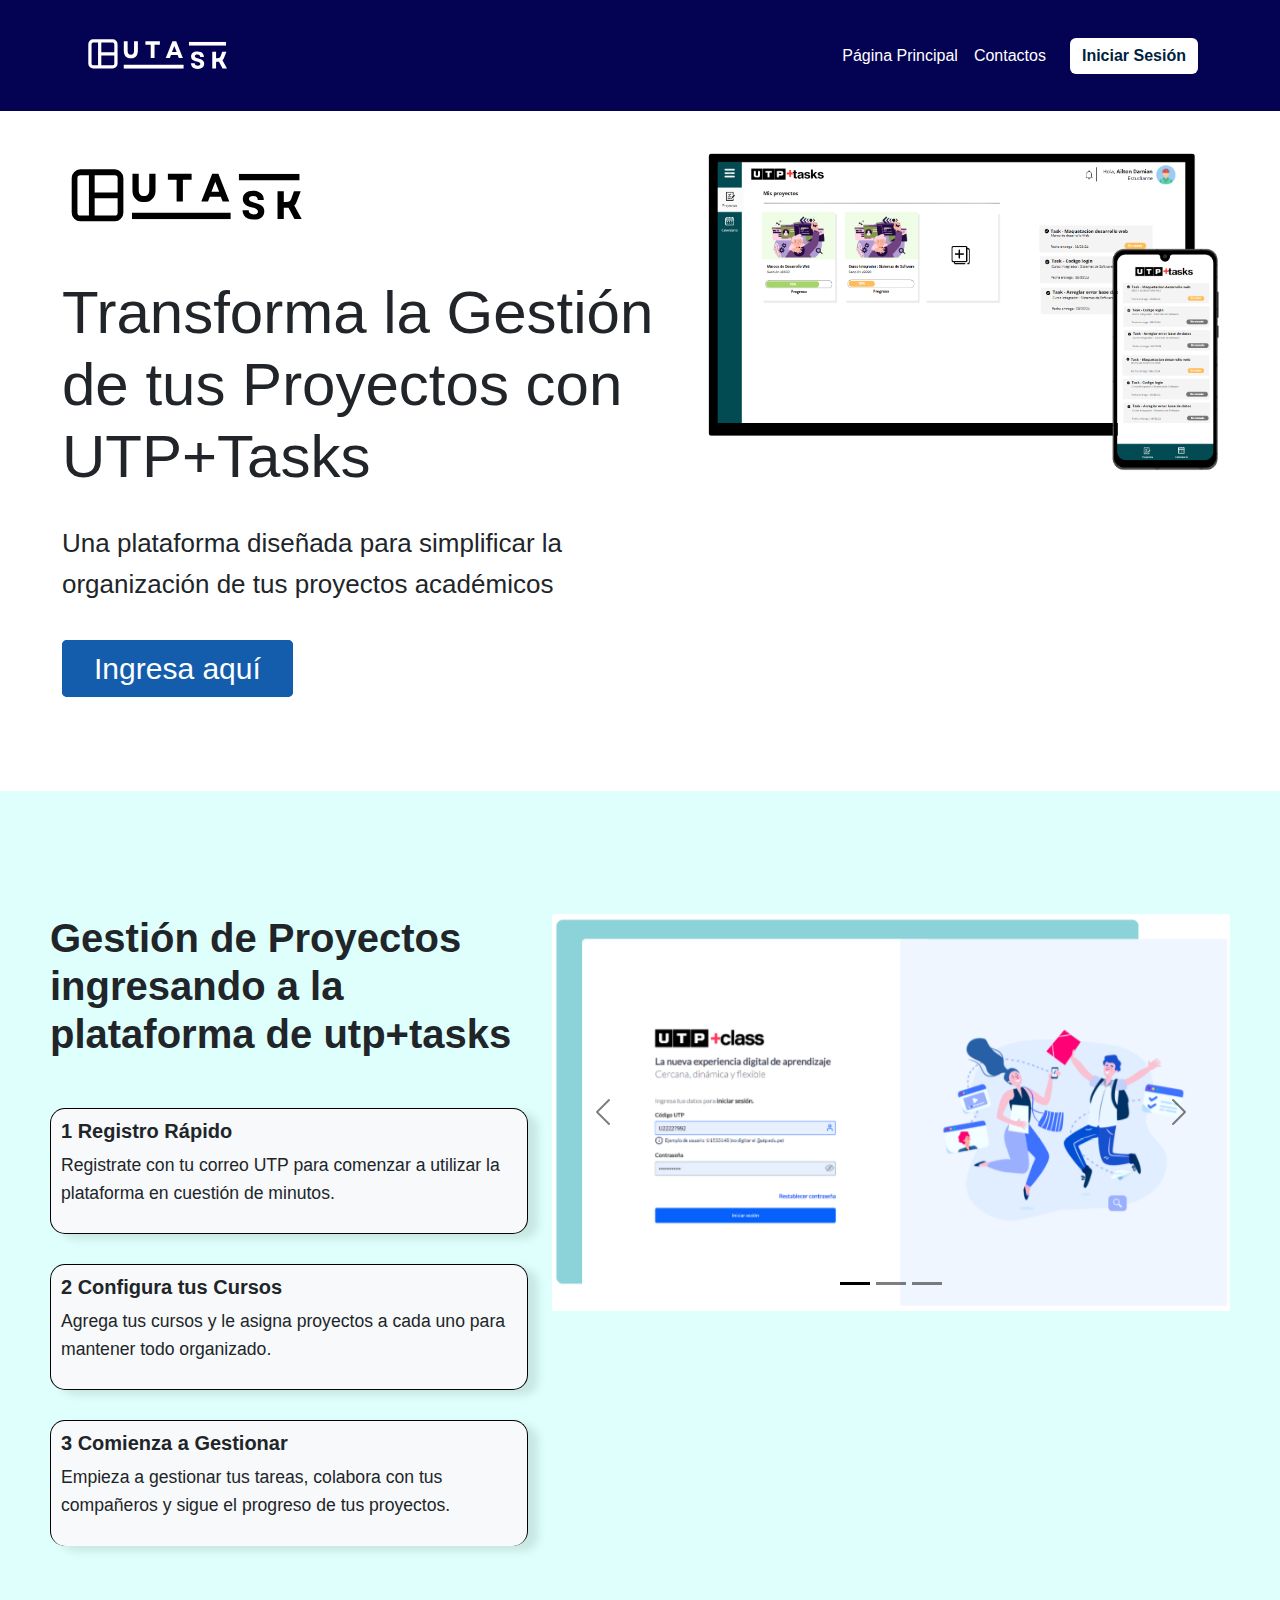
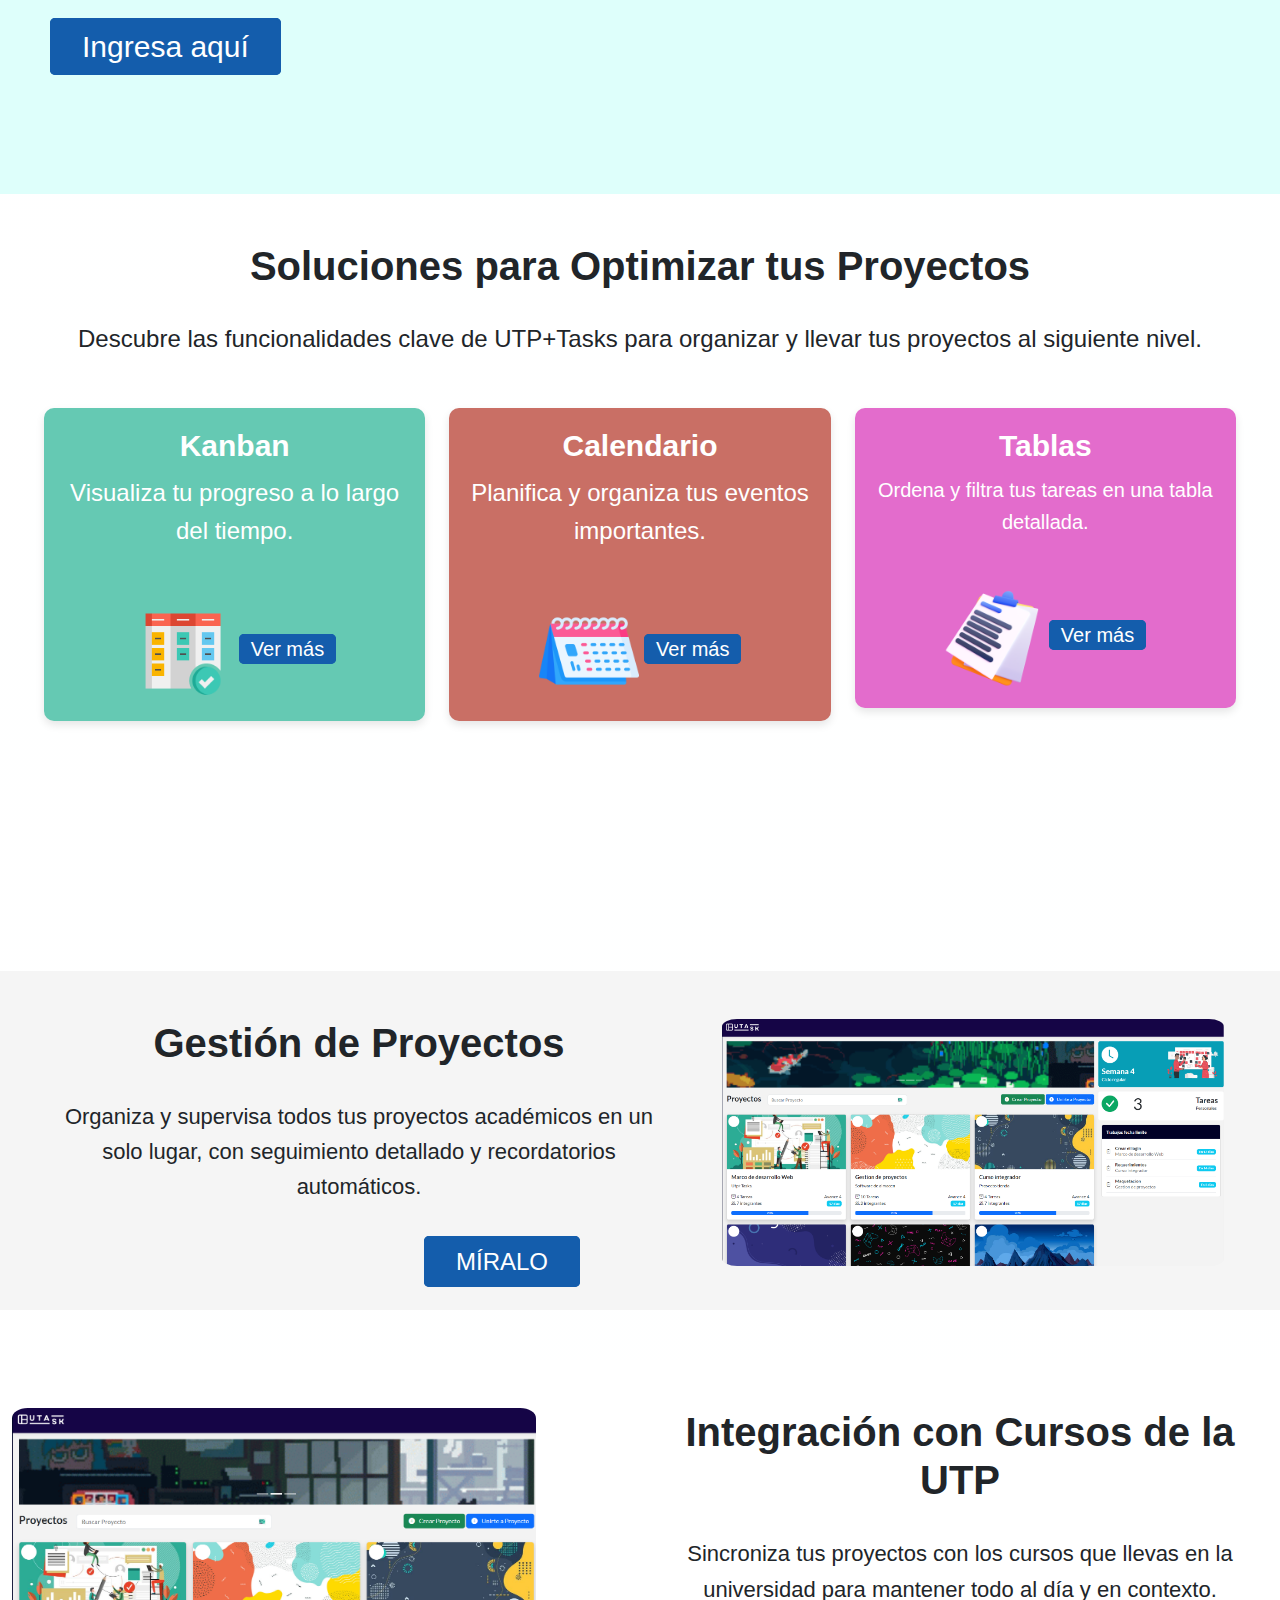
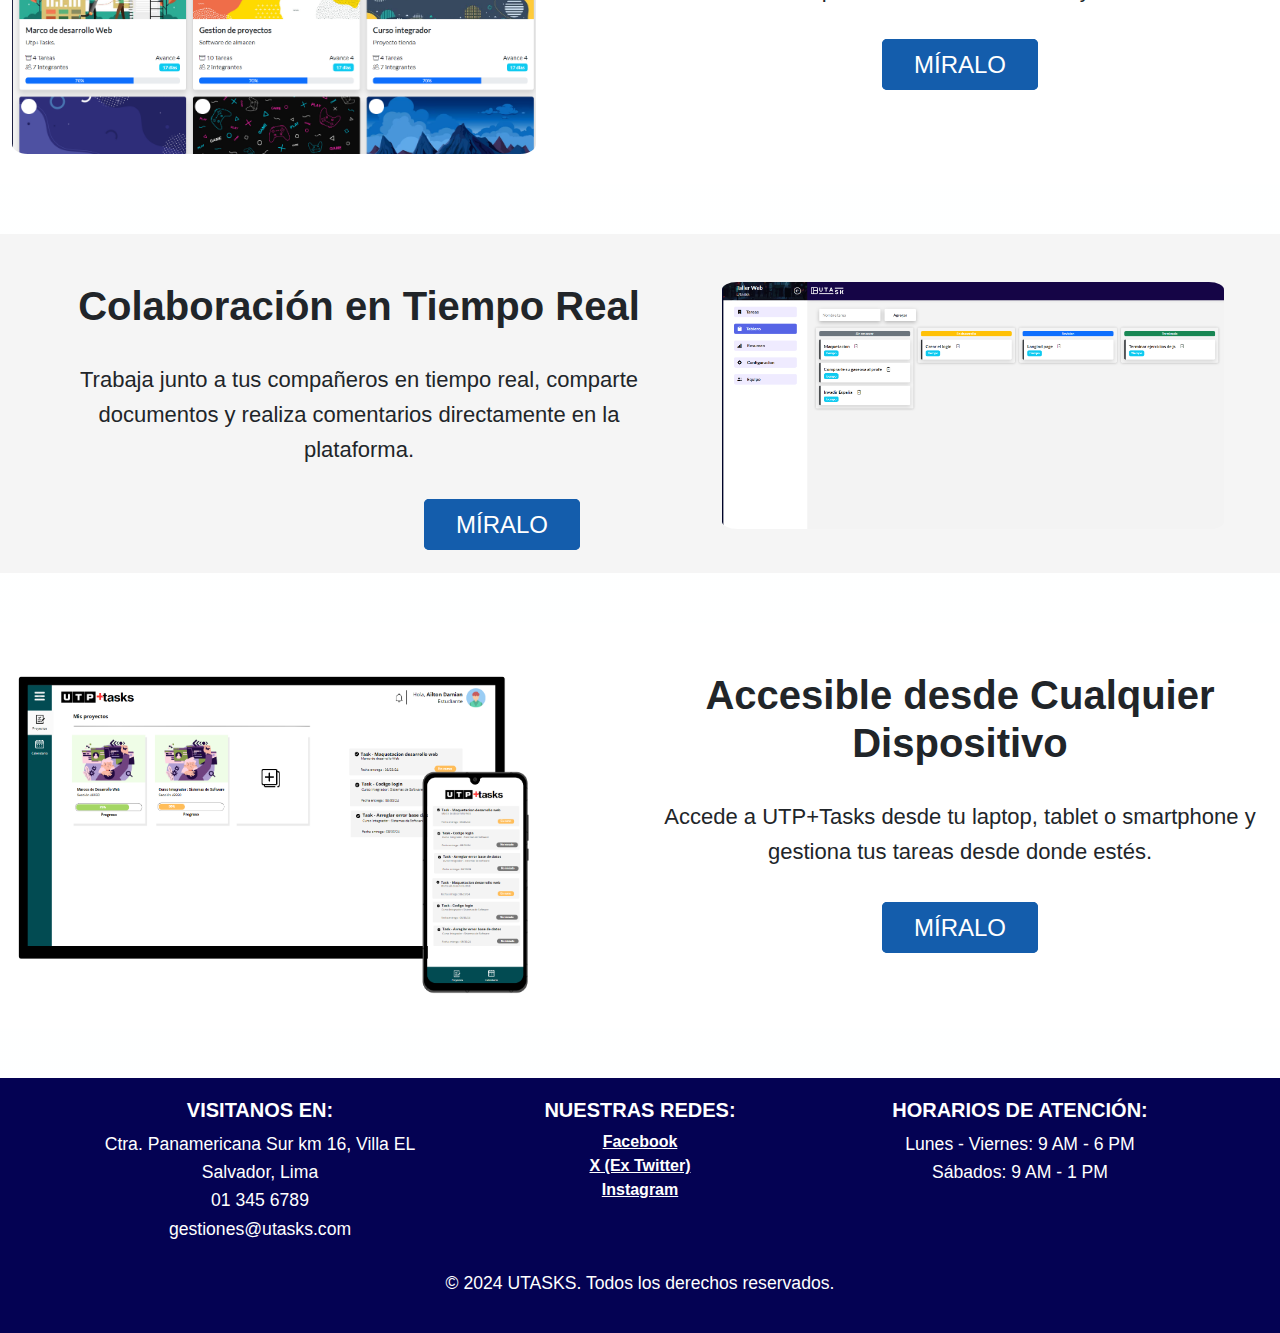
==== index.html @ 7378143c "Cambios utlimos" ====
<!DOCTYPE html>
<html lang="en">
<head>
    <meta charset="UTF-8">
    <meta name="viewport" content="width=device-width, initial-scale=1.0">
    <link href="https://cdn.jsdelivr.net/npm/bootstrap@5.3.0-alpha1/dist/css/bootstrap.min.css" rel="stylesheet">
    <link rel="stylesheet" href="estiloindex.css">
    <title> Inicio </title>
</head>
<style>
        
    .navbar-toggler-icon{
        color: whitesmoke;
    }


    body {
        background: linear-gradient(135deg, #ffffff, #feffff);
        font-family: 'Poppins', sans-serif;
    }

    
    .navbar-custom {
        background-color: #040253;
        position: fixed;
        top: 0;
        width: 100%;
        z-index: 9999;
    }

    .navbar-custom .navbar-brand, .navbar-custom .nav-link {
        color: #ffffff;
    }

    .navbar-custom .nav-link:hover {
        color: #c0c0c0;
    }

    .btn-login {
        background-color: #ffffff;
        color: #001f3f;
        border: none;
        font-family: 'Montserrat', sans-serif;
        font-weight: 600;
    }

    .btn-login:hover {
        background-color: #f8f9fa;
        color: #000;
    }

    .contact-section {
        padding: 120px 0;
    }

    .navbar-custom h1,.navbar-custo h2, .navbar-custo h3, .navbar-custo p {
        color: #093664;
        font-family: 'Montserrat', sans-serif;
    }

    footer p {
        color: #ffffff;
        font-family: 'Montserrat', sans-serif;
    }
    h2 {
        font-size: 2.5rem;
        font-weight: 700;
    }

    h3 {
        font-size: 1.75rem;
        font-weight: 600;
    }

    p, .lead {
        font-size: 1.1rem;
        font-weight: 300;
        line-height: 1.6;
    }

    
    .btn-custom {
        background-color: #2e43ff;
        color: #ffffff;
        font-family: 'Montserrat', sans-serif;
        font-weight: 600;
        border: none;
        padding: 10px 20px;
    }

    .btn-custom:hover {
        background-color: #0741ff;
        color: #ffffff;
    }

   
    footer {
        background-color: #040253;
        color: #ffffff;
        padding: 20px 0;
        font-family: 'Montserrat', sans-serif;
    }

    footer a {
        color: #ffffff;
        font-weight: 550;
    }

   
    .form-control {
        background-color: #f8f9fa;
        border: none;
        border-radius: 0;
        box-shadow: none;
        font-family: 'Poppins', sans-serif;
    }

    .form-control:focus {
        box-shadow: none;
        border: 1px solid #ffffff;
    }

    
    .footer-bottom {
        text-align: center;
        margin-top: 10px;
        font-size: 0.9rem;
        font-family: 'Poppins', sans-serif;
    }
</style>
<body>
    <nav class="navbar navbar-expand-lg navbar-custom">
        <div class="container">
            <a class="navbar-brand" href="#">
                <img src="assets/icons/logo white.svg" alt="Logo" width="150" height="85" class="d-inline-block align-top">
            </a>
            <button class="navbar-toggler" type="button" data-bs-toggle="collapse" data-bs-target="#navbarNav" aria-controls="navbarNav" aria-expanded="false" aria-label="Toggle navigation">
                <i class="bi bi-list text-white h1"></i>
            </button>
            <div class="collapse navbar-collapse" id="navbarNav">
                <ul class="navbar-nav ms-auto">
                    <li class="nav-item">
                        <a class="nav-link" href="#">Página Principal</a>
                    </li>
                    <li class="nav-item">
                        <a class="nav-link active text-white" aria-current="page" href="Paginas/Contactanos_utasks.html">Contactos</a>
                    </li>
                </ul>
                <a href="Paginas/Pagina-Login.html">
                    <button class="btn btn-login ms-3">Iniciar Sesión</button>
                </a>
                    
            </div>
        </div>
    </nav>
    <section>
        <div class="p1 container-fluid pt-5">
            <div class="row">
                <div class="a1 col-xl-6 col-md-12 col-sm-12" >
                     <img  class="logo" src="assets/icons/Logo black.svg" alt="Logo UTasks">
                     <h1> Transforma la Gestión de tus Proyectos con UTP+Tasks </h1>
                     <p> Una plataforma diseñada para simplificar la organización de tus proyectos académicos </p>
                     <a href="Paginas/Pagina-Login.html" class="boton-ingresa">Ingresa aquí</a>
                </div>
                <div class="col-xl-6">
                     <img class="disp" src="assets/img/dispositivos.png" alt="Imagen de pantalla y móvil">
                </div>
            </div>
        </div>
    </section>
    <section>
        <div class="p2 container-fluid pt-5">
            <div class="b1 row">
                <div class="col-xl-5 col-md-12 col-sm-12 order-md-1 order-2">
                    <h2>Gestión de Proyectos ingresando a la plataforma de utp+tasks</h2>
                    <div class="mt-3">
                        <div class="info-item">
                            <h3>1 Registro Rápido</h3>
                            <p>Registrate con tu correo UTP para comenzar a utilizar la plataforma en cuestión de minutos.</p>
                        </div>
                        <div class="info-item">
                            <h3>2 Configura tus Cursos</h3>
                            <p>Agrega tus cursos y le asigna proyectos a cada uno para mantener todo organizado.</p>
                        </div>
                        <div class="info-item">
                            <h3>3 Comienza a Gestionar</h3>
                            <p>Empieza a gestionar tus tareas, colabora con tus compañeros y sigue el progreso de tus proyectos.</p>
                        </div>
                    </div>
                    <br><br>
                    <a href="Paginas/Pagina-Login.html" class="boton-ingresa"> Ingresa aquí </a>
                </div>
                <div class="b2 col-xl-7 col-md-12 col-sm-12 order-md-2 order-1">
                    <div id="carouselExampleIndicators" class="carousel slide" data-bs-ride="carousel">
                        <div class="carousel-indicators">
                            <button type="button" data-bs-target="#carouselExampleIndicators" data-bs-slide-to="0" class="active" aria-current="true" aria-label="Slide 1"></button>
                            <button type="button" data-bs-target="#carouselExampleIndicators" data-bs-slide-to="1" aria-label="Slide 2"></button>
                            <button type="button" data-bs-target="#carouselExampleIndicators" data-bs-slide-to="2" aria-label="Slide 3"></button>
                        </div>
                        <div class="carousel-inner">
                            <div class="carousel-item active">
                                <img src="assets/img/Comoes-1.png" class="w-100" alt="Slide 1">
                            </div>
                            <div class="carousel-item">
                                <img src="assets/img/Colaboracion-TiempoReal.png" class="w-100" alt="Slide 2">
                            </div>
                            <div class="carousel-item">
                                <img src="assets/img/Gestion-Proyectos.png" class="w-100" alt="Slide 3">
                            </div>
                        </div>
                        <button class="carousel-control-prev" type="button" data-bs-target="#carouselExampleIndicators" data-bs-slide="prev">
                            <span class="carousel-control-prev-icon" aria-hidden="true"></span>
                            <span class="visually-hidden">Previous</span>
                        </button>
                        <button class="carousel-control-next" type="button" data-bs-target="#carouselExampleIndicators" data-bs-slide="next">
                            <span class="carousel-control-next-icon" aria-hidden="true"></span>
                            <span class="visually-hidden">Next</span>
                        </button>
                    </div>
                </div>
            </div>
        </div>
    </section>
    <section>
        <div class="p3 container-fluid mt-5">
            <h2 class="text-center"> Soluciones para Optimizar tus Proyectos </h2>
            <p class="text-center"> Descubre las funcionalidades clave de UTP+Tasks para organizar y llevar tus proyectos al siguiente nivel. </p>
            <div class="row text-center">
                <div class="col-xl-4 col-md-12 col-sm-12">
                    <div class="c1">
                        <h5> Kanban </h5>
                        <p> Visualiza tu progreso a lo largo del tiempo.</p>
                        <img src="assets/img/kanban.png" alt="Kanban">
                        <a href="#" class="boton-vermas" data-bs-toggle="modal" data-bs-target="#modalX"> Ver más </a>
                    </div>
                </div>
                <div class="col-xl-4 col-md-12 col-sm-12">
                    <div class="c2">
                        <h5> Calendario </h5>
                        <p> Planifica y organiza tus eventos importantes.</p>
                        <img src="assets/img/calendario.png" alt="Calendario">
                        <a href="#" class="boton-vermas" data-bs-toggle="modal" data-bs-target="#modalX"> Ver más </a>
                    </div>
                </div>
                <div class="col-xl-4 col-md-12 col-sm-12">
                    <div class="c3">
                        <h5> Tablas </h5>
                        <p> Ordena y filtra tus tareas en una tabla detallada.</p>
                        <img src="assets/img/tablas.png" alt="Tablas">
                        <a href="#" class="boton-vermas" data-bs-toggle="modal" data-bs-target="#modalX"> Ver más </a>
                    </div>
                </div>
            </div>
        </div>
    </section>
    <div class="modal fade" id="modalX" tabindex="-1" aria-labelledby="modalKanbanLabel" aria-hidden="true">
        <div class="modal-dialog modal-lg">
          <div class="modal-content">
            <div class="modal-header">
              <button type="button" class="btn-close" data-bs-dismiss="modal" aria-label="Close"></button>
            </div>
            <div class="modal-body">
              <div class="ratio ratio-16x9">
                <iframe width="100%" height="315" src="https://www.youtube.com/embed/Hg469wSrZhI?si=2g7gjpgL9qYmhfJT&amp;controls=0" 
                title="YouTube video player" frameborder="0" allow="accelerometer; autoplay; clipboard-write; encrypted-media; gyroscope; picture-in-picture; web-share" 
                referrerpolicy="strict-origin-when-cross-origin" allowfullscreen></iframe>
              </div>
            </div>
            <div class="modal-footer">
              <button type="button" class="btn btn-secondary" data-bs-dismiss="modal"> Cerrar </button>
            </div>
          </div>
        </div>
    </div>
    <section>
        <div class="p4g container-fluid pt-5">
            <div class="a2 row">
                <div class="boton col-xl-6 col-md-12 col-sm-12 order-md-1 order-2 text-center text-md-start">
                    <h2>Gestión de Proyectos</h2>
                    <br>
                    <p>Organiza y supervisa todos tus proyectos académicos en un solo lugar, con seguimiento detallado y recordatorios automáticos.</p>
                    <br>
                    <a href="" class="boton-miralo" data-bs-toggle="modal" data-bs-target="#modalX">MÍRALO</a>
                </div>
                <div class="col-xl-6 col-md-12 col-sm-12 order-md-2 order-1 text-center">
                    <img class="disp" src="assets/img/Gestion-Proyectos.png" alt="">
                </div>
            </div>
        </div>
        <div class="p4 container-fluid pt-5">
            <div class="row">
                <div class="col-xl-6 col-md-12 col-sm-12 order-md-1 order-2 text-center text-md-start">
                    <img class="disp" src="assets/img/Integracion-Cursos.png" alt="">
                </div>
                <div class="col-xl-6 col-md-12 col-sm-12 order-md-2 order-1 text-center">
                    <h2>Integración con Cursos de la UTP</h2>
                    <br>
                    <p>Sincroniza tus proyectos con los cursos que llevas en la universidad para mantener todo al día y en contexto.</p>
                    <br>
                    <a href="" class="boton-miralo" data-bs-toggle="modal" data-bs-target="#modalX">MÍRALO</a>
                </div>
            </div>
        </div>
        <div class="p4g container-fluid pt-5">
            <div class="a2 row">
                <div class="col-xl-6 col-md-12 col-sm-12 order-md-1 order-2 text-center text-md-start">
                    <h2>Colaboración en Tiempo Real</h2>
                    <br>
                    <p>Trabaja junto a tus compañeros en tiempo real, comparte documentos y realiza comentarios directamente en la plataforma.</p>
                    <br>
                    <a href="" class="boton-miralo" data-bs-toggle="modal" data-bs-target="#modalX">MÍRALO</a>
                </div>
                <div class="col-xl-6 col-md-12 col-sm-12 order-md-2 order-1 text-center">
                    <img class="disp" src="assets/img/Colaboracion-TiempoReal.png" alt="">
                </div>
            </div>
        </div>
        <div class="p4 container-fluid pt-5">
            <div class="row">
                <div class="col-xl-6 col-md-12 col-sm-12 order-md-1 order-2 text-center text-md-start">
                    <img class="disp" src="assets/img/dispositivos.png" alt="">
                </div>
                <div class="col-xl-6 col-md-12 col-sm-12 order-md-2 order-1 text-center">
                    <h2>Accesible desde Cualquier Dispositivo</h2>
                    <br>
                    <p>Accede a UTP+Tasks desde tu laptop, tablet o smartphone y gestiona tus tareas desde donde estés.</p>
                    <br>
                    <a href="" class="boton-miralo" data-bs-toggle="modal" data-bs-target="#modalX">MÍRALO</a>
                </div>
            </div>
        </div>
    </section>
    <footer class="text-center">
        <div class="container">
            <div class="row">
                <div class="col-md-4">
                    <h5><b>VISITANOS EN:</b></h5>
                    <p>Ctra. Panamericana Sur km 16, Villa EL Salvador, Lima<br>01 345 6789<br>gestiones@utasks.com</p>
                </div>
                <div class="col-md-4">
                    <h5><b>NUESTRAS REDES:</b></h5>
                    <a href="https://www.facebook.com/UTP.Peru" target="_blank"><i class="bi bi-facebook"></i> Facebook</a><br>
                    <a href="https://x.com/UTP_PERU" target="_blank"><i class="bi bi-twitter"></i>X (Ex Twitter)</a><br>
                    <a href="https://www.instagram.com/universidadutp/" target="_blank"><i class="bi bi-instagram"></i> Instagram</a>
                </div>
                <div class="col-md-4">
                    <h5><b>HORARIOS DE ATENCIÓN:</b></h5>
                    <p>Lunes - Viernes: 9 AM - 6 PM<br>Sábados: 9 AM - 1 PM</p>
                </div>
            </div>
            <div class="footer-bottom">
                <p>&copy; 2024 UTASKS. Todos los derechos reservados.</p>
            </div>
        </div>
    </footer>
    <script src="https://cdn.jsdelivr.net/npm/@popperjs/core@2.11.6/dist/umd/popper.min.js"></script>
    <script src="https://cdn.jsdelivr.net/npm/bootstrap@5.3.0-alpha1/dist/js/bootstrap.min.js"></script>
</body>
</html>
---- estiloindex.css ----
html, body {
    overflow-x: hidden;
}

/* header */

header {
    background-color: #f8f9fa;
    padding: 10px 20px;
    overflow-x: auto;
}
header .container-fluid {
    display: flex;
    justify-content: space-between;
    align-items: center;
}
header img {
    max-height: 50px;
}
header .btn {
    margin-left: 10px;
    padding: 10px 20px;
}

/* Sección 1 */

.p1 {
    margin-top: 100px;
    margin-bottom: 100px;
}
.logo {
    max-width: 40%
}
.p1 h1 {
    font-size: 60px;
    margin-top: 30px;
    margin-bottom: 30px;
}
.p1 p {
    font-size: 26px;
    margin-bottom: 40px;
}
.a1 {
    margin-left: 50px;
}
.boton-ingresa {
    background-color: #145dac;
    color: white;
    padding: 10px 30px; 
    border: 2px solid #145dac;
    border-radius: 5px; 
    font-size: 30px;
    cursor: pointer; 
    text-decoration: none;
}
.boton-ingresa:hover {
    background-color: #1c77d8;
}
.disp {
    max-width: 85%;
    border-radius: 3%;
}
.p1 .row {
    display: flex;
    flex-wrap: nowrap;
}

/* Sección 2 */
.b1 {
    margin-bottom: 75px;
    margin-top: 75px;
}

.p2 {
    background-color: #defffb;
    padding: 50px;
}
.p2 h2 {
    font-size: 40px;
    margin-bottom: 50px;
}
.p2 h3 {
    font-size: 20px;
}
.info-item {
    padding: 20px;
    border-radius: 15px;
    margin-bottom: 30px;
    box-shadow: 10px 5px 10px rgba(0, 0, 0, 0.1);
    background-color: #f8f9faf3;
    border: 1px solid #000000;
}
.p2 .row {
    display: flex;
    flex-wrap: wrap;
    justify-content: space-between;
}
.info-item {
    padding: 10px;
    border-bottom: 1px solid #060606;
}
.info-item:last-child {
    border-bottom: none;
}
.carousel-item {
    max-width: 100%;
}
.carousel-indicators {
    color: #060606;
}
.carousel-control-prev-icon, 
.carousel-control-next-icon {
    filter: invert(100%);
}

.carousel-indicators [data-bs-target] {
    background-color: #000;
}

/* Sección 3 */
.p3 {
    margin-bottom: 250px;
}
.p3 h2 {
    font-size: 40px;
    margin-bottom: 30px;
}
.p3 p {
    font-size: 24px;
    margin-bottom: 50px;
}
.p3 .row {
    justify-content: space-around;
    margin-left: 20px; 
    margin-right: 20px;  
}
.p3 .row .col-md-4 {
    margin-bottom: 30px;
    max-width: 550px;
}
.p3 .c1, .c2, .c3 {
    padding: 20px;     
    border-radius: 10px;
    box-shadow: 0px 4px 8px rgba(0, 0, 0, 0.1);
}
.c1 {
    background-color: rgb(101, 201, 179);
}
.c2 {
    background-color: rgb(201, 111, 101);
}
.c3 {
    background-color: rgb(227, 108, 204);
}
.p3 .c1:hover, .p2 .c2:hover, .p2 .c3:hover {
    transform: translateY(-5px);
    box-shadow: 0px 8px 16px rgba(0, 0, 0, 0.2);
}
.p3 h5 {
    font-size: 30px;
    color: #ffffff;
    font-weight: bold;
    margin-bottom: 10px;
}
.c1 , .c2, .c3 p {
    font-size: 20px;
    text-align: center;
    color: #ffffff;
}
.p3 img {
    max-width: 100px;
    height: auto;
}
.boton-vermas {
    background-color: #145dac;
    color: white;
    padding: 2px 10px; 
    border: 2px solid #145dac;
    border-radius: 5px; 
    font-size: 20px;
    cursor: pointer; 
    text-decoration: none;
}
.boton-vermas:hover {
    background-color: #1c77d8;
}

/* Sección 4 */

.p4g {
    background-color: #f5f5f5;
    margin-bottom: 50px;
    padding-bottom: 30px;
    text-align: center;
}
.p4 {
    background-color: #ffffff;
    margin-bottom: 50px;
    padding-bottom: 30px;
}
.p4g h2, .p4 h2 {
    font-size: 40px;
    text-align: center;
}
.p4g p, .p4 p {
    font-size: 22px;
    text-align: center;
}
.a2 {
    margin-left: 40px;
}
.boton-miralo {
    background-color: #145dac;
    color: white;
    padding: 10px 30px;
    border: 2px solid #145dac;
    border-radius: 5px;
    font-size: 24px;
    cursor: pointer;
    text-decoration: none;
}
.boton-miralo:hover {
    background-color: #1c77d8;
}
.p4g .boton-miralo {
    margin-left: 360px;
}

/* Responsividad */

@media (max-width: 768px) {
    header .container-fluid {
        flex-wrap: nowrap;
        overflow-x: auto;
    }
    header img {
        max-height: 40px;
    }
    header .btn {
        font-size: 14px;
        padding: 10px 18px;
    }
    .p1 h1 {
        font-size: 40px;
        text-align: center;
    }
    .p1 p {
        font-size: 20px;
    }
    .p1 .row {
        flex-wrap: wrap;
        justify-content: center;
    }
    .a1 {
        margin-left: 0 ;
        margin-bottom: 50px;
    }
    .a1 a, .logo {
        margin-left: 100px;
    }
    .disp {
        margin-left: 30px;
    }
    .boton-ingresa {
        font-size: 24px;
        padding: 8px 20px;
    }
    .p2 h2 {
        text-align: center;
        padding-top: 50px;
        font-size: 30px;
    }
    .p2 {
        padding: 20px;
    }
    .info-item {
        margin-bottom: 20px;
    }
    .b1 {
        margin-top: 30px;
        margin-bottom: 30px;
    }
    .p3 h2, .p3 p {
        text-align: center;
    }
    .p3 .c1, .c2, .c3 {
        margin-bottom: 20px;
    }
    .p3 .row {
        flex-wrap: wrap;
        margin-left: 0;
        margin-right: 0;
    }
    .p4g h2, .p4 h2 {
        font-size: 28px;
    }
    .p4g p, .p4 p {
        font-size: 18px;
    }
    .p4g, .p4 {
        padding-bottom: 20px;
        text-align: center;
    }
    .a2 {
        margin-left: 0;
    }
    .disp {
        margin-top: 20px;
    }
    .boton-miralo {
        font-size: 20px;
        padding: 8px 20px;
    }
    .p4g .boton-miralo {
        margin-left: 0;
    }
}

@media (min-width: 768px) and (max-width: 1024px) {
    header .container-fluid {
        flex-wrap: nowrap;
        overflow-x: auto;
    }
    header img {
        max-height: 50px;
    }
    header .btn {
        font-size: 14px;
        padding: 12px 45px;
    }
    .p1 h1 {
        font-size: 40px;
        text-align: center;
    }
    .p1 p {
        font-size: 20px;
        text-align: center;
    }
    .p1 .row {
        flex-wrap: wrap;
        justify-content: center;
    }
    .a1 {
        margin-left: 0 ;
        margin-bottom: 50px;
    }
    .a1 a {
        margin-left: 280px;
    }
    .logo {
        margin-left: 220px;
    }
    .disp {
        margin-left: 60px;
    }
    .boton-ingresa {
        font-size: 24px;
        padding: 8px 20px;
    }
    .p2 h2 {
        text-align: center;
        padding-top: 50px;
        font-size: 40px;
    }
    .p2 h3 {
        font-size: 24px;
    }
    .p2 p {
        font-size: 20px;
    }
    .p2 {
        padding: 20px;
    }
    .b2 {
        padding-top: 50px;
    }
    .info-item {
        margin-bottom: 20px;
    }
    .b1 {
        margin-top: 30px;
        margin-bottom: 30px;
    }
    .p3 h2, .p3 p {
        text-align: center;
    }
    .p3 .c1, .c2, .c3 {
        margin-bottom: 20px;
    }
    .p3 .row {
        flex-wrap: wrap;
        margin-left: 0;
        margin-right: 0;
    }
    .p4g h2, .p4 h2 {
        font-size: 28px;
        text-align: center;
    }
    .p4g p, .p4 p {
        font-size: 18px;
        text-align: center;
    }
    .p4g, .p4 {
        padding-bottom: 20px;
        align-items: center;
    }
    .disp {
        margin-top: 20px;
    }
    .boton-miralo {
        font-size: 20px;
        padding: 10px 24px;
    }
    .p4g .boton-miralo {
        margin-left: 300px;
    }
}
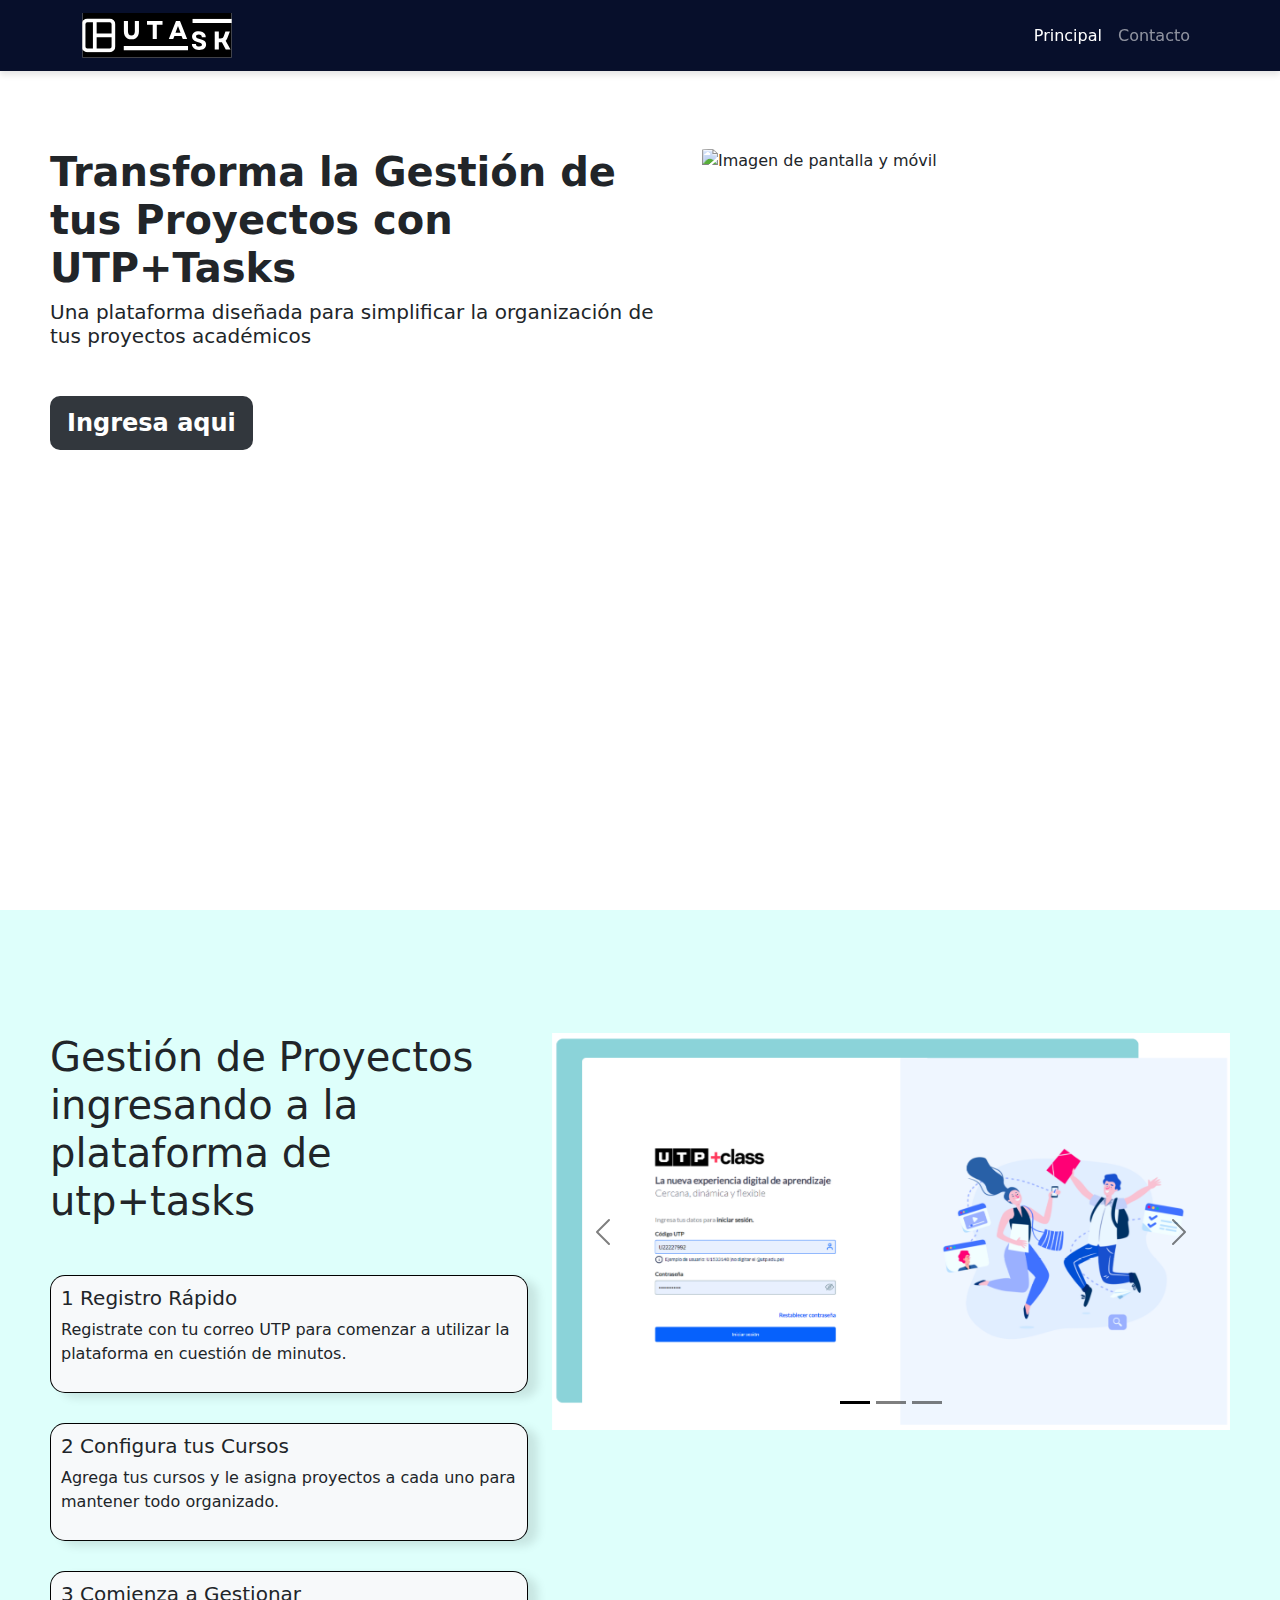
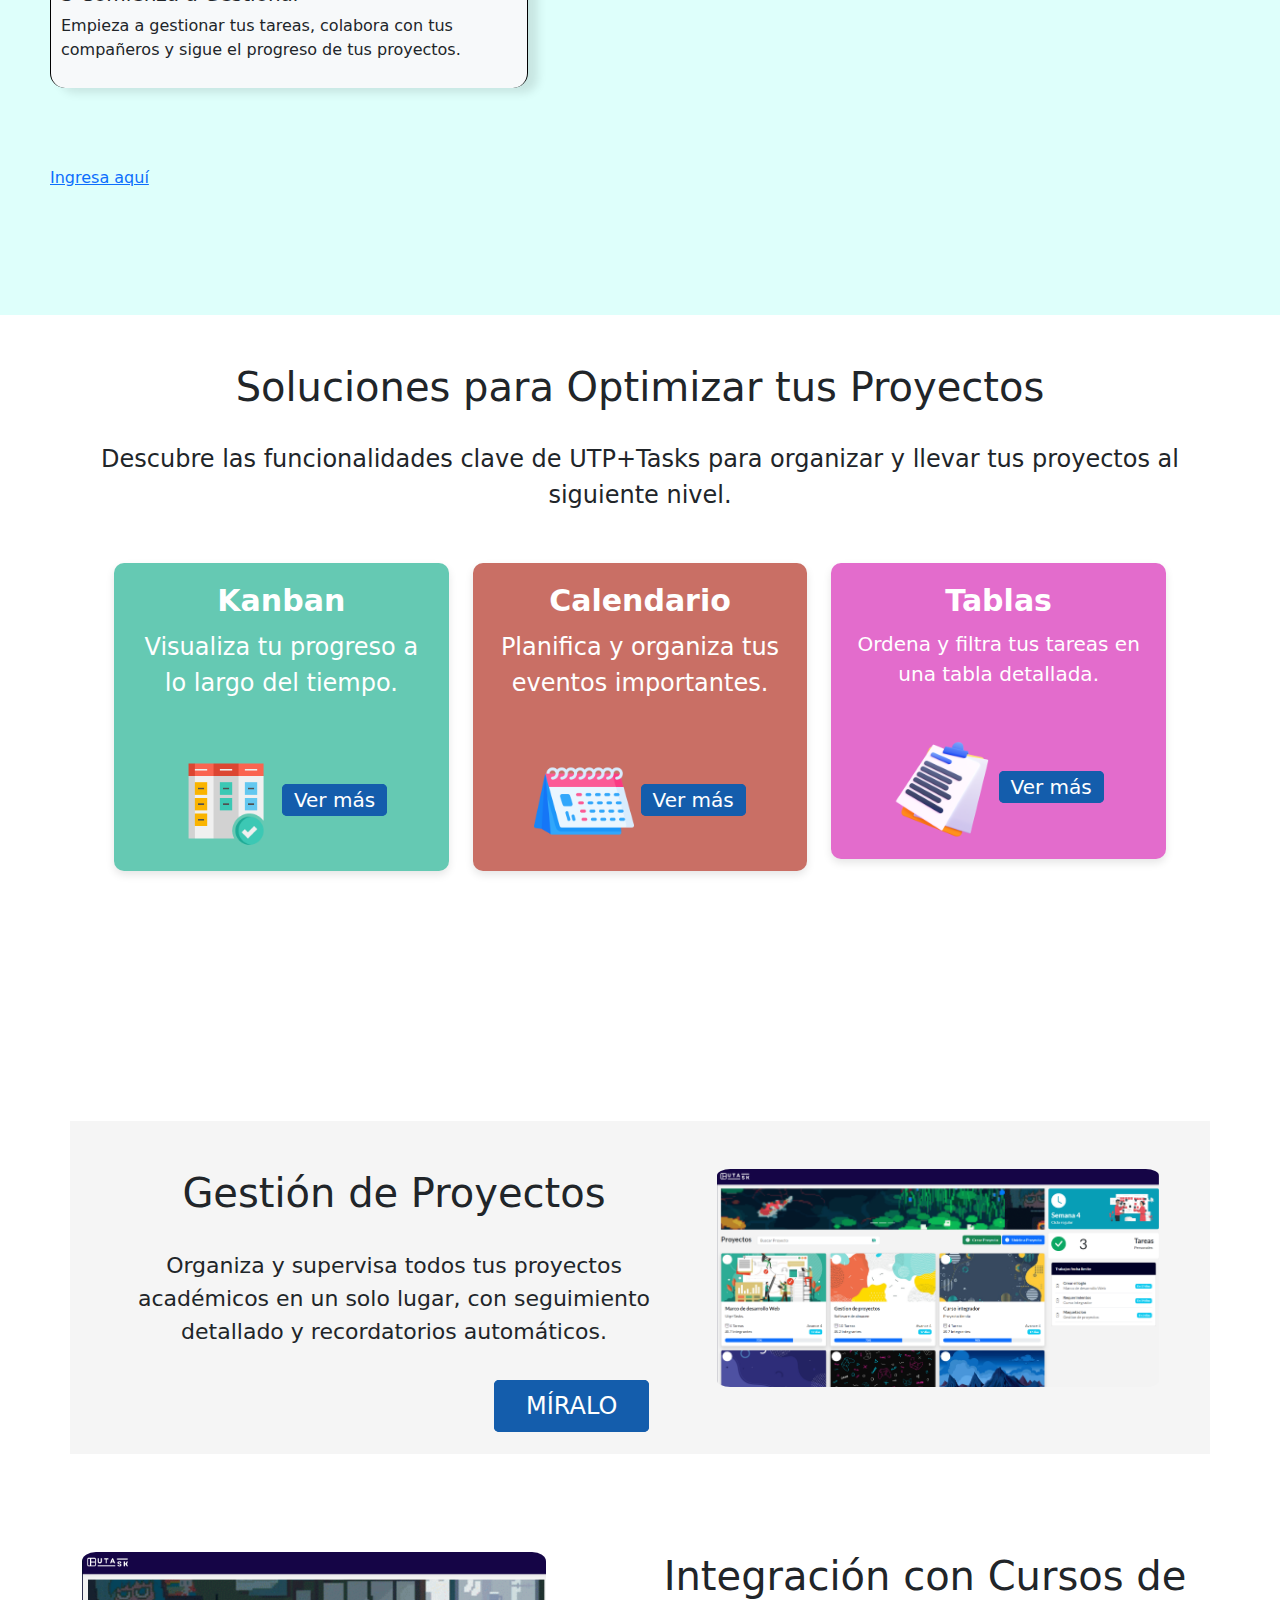
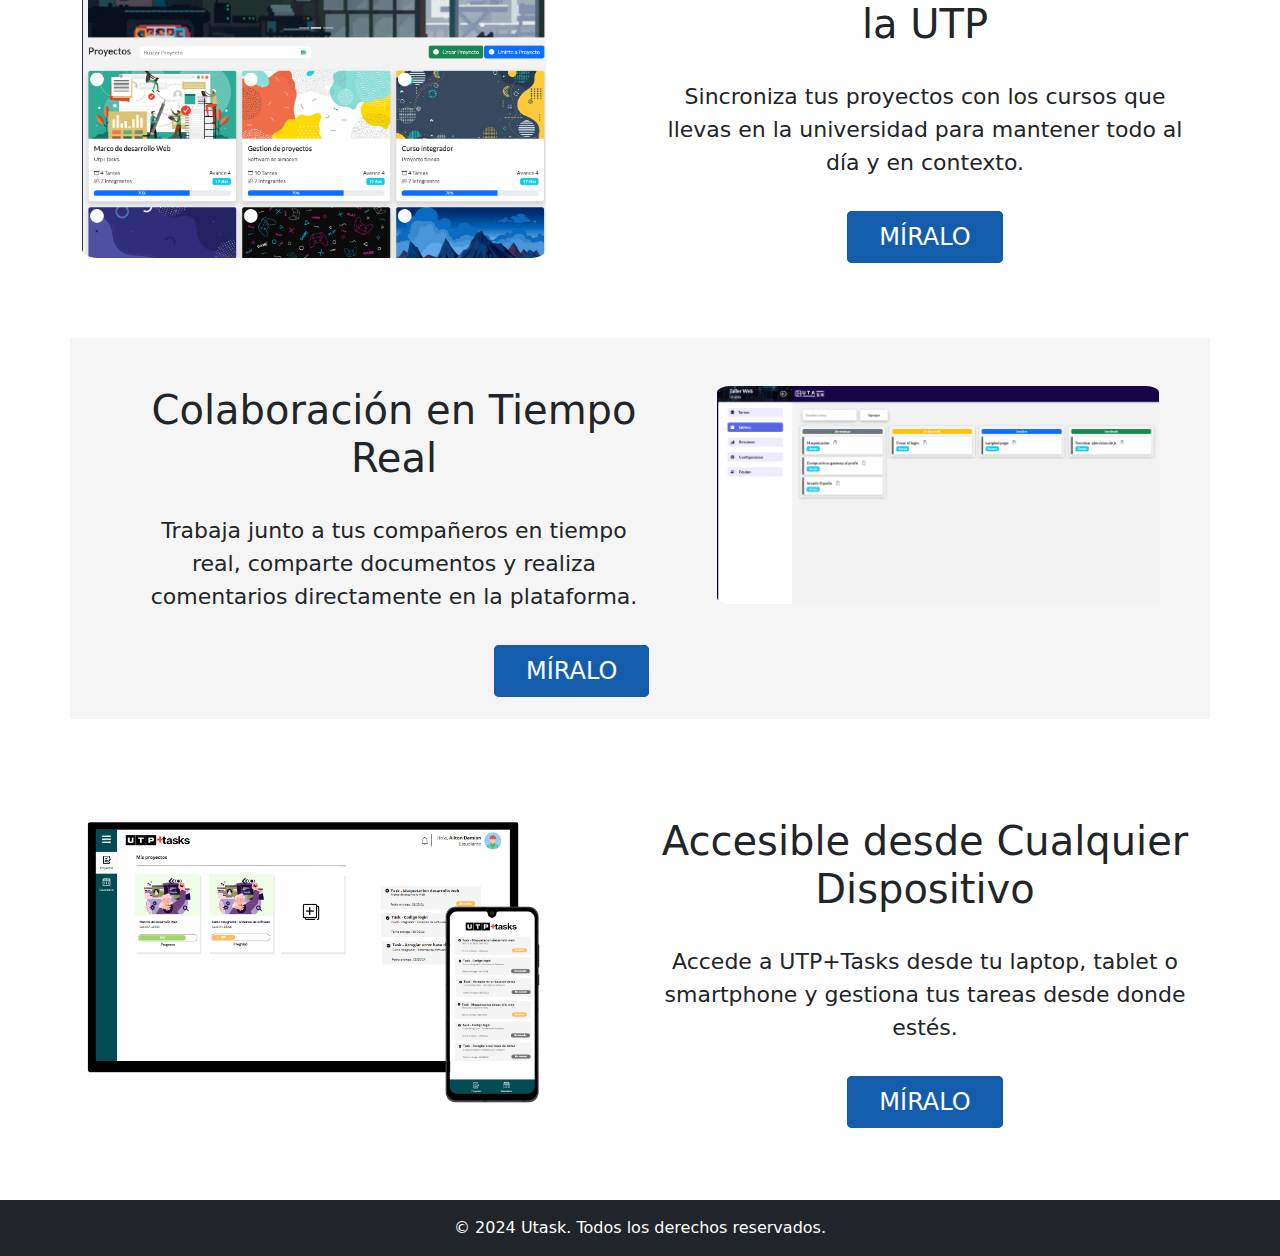
==== commit 4e72da39: "Arreglos" ====
--- a/index.html
+++ b/index.html
@@ -7,169 +7,66 @@
     <link rel="stylesheet" href="estiloindex.css">
     <title> Inicio </title>
 </head>
-<style>
-        
-    .navbar-toggler-icon{
-        color: whitesmoke;
-    }
 
-
-    body {
-        background: linear-gradient(135deg, #ffffff, #feffff);
-        font-family: 'Poppins', sans-serif;
-    }
-
-    
-    .navbar-custom {
-        background-color: #040253;
-        position: fixed;
-        top: 0;
-        width: 100%;
-        z-index: 9999;
-    }
-
-    .navbar-custom .navbar-brand, .navbar-custom .nav-link {
-        color: #ffffff;
-    }
-
-    .navbar-custom .nav-link:hover {
-        color: #c0c0c0;
-    }
-
-    .btn-login {
-        background-color: #ffffff;
-        color: #001f3f;
-        border: none;
-        font-family: 'Montserrat', sans-serif;
-        font-weight: 600;
-    }
-
-    .btn-login:hover {
-        background-color: #f8f9fa;
-        color: #000;
-    }
-
-    .contact-section {
-        padding: 120px 0;
-    }
-
-    .navbar-custom h1,.navbar-custo h2, .navbar-custo h3, .navbar-custo p {
-        color: #093664;
-        font-family: 'Montserrat', sans-serif;
-    }
-
-    footer p {
-        color: #ffffff;
-        font-family: 'Montserrat', sans-serif;
-    }
-    h2 {
-        font-size: 2.5rem;
-        font-weight: 700;
-    }
-
-    h3 {
-        font-size: 1.75rem;
-        font-weight: 600;
-    }
-
-    p, .lead {
-        font-size: 1.1rem;
-        font-weight: 300;
-        line-height: 1.6;
-    }
-
-    
-    .btn-custom {
-        background-color: #2e43ff;
-        color: #ffffff;
-        font-family: 'Montserrat', sans-serif;
-        font-weight: 600;
-        border: none;
-        padding: 10px 20px;
-    }
-
-    .btn-custom:hover {
-        background-color: #0741ff;
-        color: #ffffff;
-    }
-
-   
-    footer {
-        background-color: #040253;
-        color: #ffffff;
-        padding: 20px 0;
-        font-family: 'Montserrat', sans-serif;
-    }
-
-    footer a {
-        color: #ffffff;
-        font-weight: 550;
-    }
-
-   
-    .form-control {
-        background-color: #f8f9fa;
-        border: none;
-        border-radius: 0;
-        box-shadow: none;
-        font-family: 'Poppins', sans-serif;
-    }
-
-    .form-control:focus {
-        box-shadow: none;
-        border: 1px solid #ffffff;
-    }
-
-    
-    .footer-bottom {
-        text-align: center;
-        margin-top: 10px;
-        font-size: 0.9rem;
-        font-family: 'Poppins', sans-serif;
-    }
-</style>
 <body>
-    <nav class="navbar navbar-expand-lg navbar-custom">
+     <!-- Nav -->
+     <nav class="navbar navbar-expand-sm navbar-dark fixed-top">
         <div class="container">
-            <a class="navbar-brand" href="#">
-                <img src="assets/icons/logo white.svg" alt="Logo" width="150" height="85" class="d-inline-block align-top">
-            </a>
-            <button class="navbar-toggler" type="button" data-bs-toggle="collapse" data-bs-target="#navbarNav" aria-controls="navbarNav" aria-expanded="false" aria-label="Toggle navigation">
-                <i class="bi bi-list text-white h1"></i>
-            </button>
-            <div class="collapse navbar-collapse" id="navbarNav">
-                <ul class="navbar-nav ms-auto">
-                    <li class="nav-item">
-                        <a class="nav-link" href="#">Página Principal</a>
-                    </li>
-                    <li class="nav-item">
-                        <a class="nav-link active text-white" aria-current="page" href="Paginas/Contactanos_utasks.html">Contactos</a>
-                    </li>
-                </ul>
-                <a href="Paginas/Pagina-Login.html">
-                    <button class="btn btn-login ms-3">Iniciar Sesión</button>
-                </a>
-                    
-            </div>
-        </div>
-    </nav>
-    <section>
-        <div class="p1 container-fluid pt-5">
+          <a class="navbar-brand" href="#">
+            <img src="assets/icons/Diseño sin título (7).svg" alt=""  width="150px"/>
+          </a>
+          <button
+            class="navbar-toggler"
+            type="button"
+            data-bs-toggle="collapse"
+            data-bs-target="#navbarCollapse"
+            aria-controls="navbarCollapse"
+            aria-expanded="false"
+            aria-label="Toggle navigation"
+          >
+            <span class="navbar-toggler-icon"></span>
+          </button>
+          <div class="collapse navbar-collapse" id="navbarCollapse">
+            <ul class="navbar-nav ms-auto mb-2 mb-md-0">
+              <li class="nav-item">
+                <a class="nav-link active" aria-current="page" href="#"
+                  >Principal</a
+                >
+              </li>
+            
+             
+              <li class="nav-item">
+                <a href="#" class="nav-link" aria-disabled="true">Contacto</a>
+              </li>
+            </ul>
+          </div>
+        </div>
+      </nav>
+    <section class="container-max container-1">
+        <div class="p1   pt-5">
             <div class="row">
                 <div class="a1 col-xl-6 col-md-12 col-sm-12" >
-                     <img  class="logo" src="assets/icons/Logo black.svg" alt="Logo UTasks">
-                     <h1> Transforma la Gestión de tus Proyectos con UTP+Tasks </h1>
-                     <p> Una plataforma diseñada para simplificar la organización de tus proyectos académicos </p>
-                     <a href="Paginas/Pagina-Login.html" class="boton-ingresa">Ingresa aquí</a>
-                </div>
-                <div class="col-xl-6">
-                     <img class="disp" src="assets/img/dispositivos.png" alt="Imagen de pantalla y móvil">
-                </div>
-            </div>
-        </div>
-    </section>
-    <section>
-        <div class="p2 container-fluid pt-5">
+                     <p class="h1 bold"><strong>
+                        Transforma la Gestión de tus Proyectos con UTP+Tasks
+                     </strong> </p>
+                     <p class="h5"> Una plataforma diseñada para simplificar la organización de tus proyectos académicos </p>
+                     <div class="mt-5">
+                        <a href="Paginas/Pagina-Login.html">
+                            <button type="button" class="btn btn-lg  btn-ingresar"> <strong>
+                                Ingresa aqui
+                            </strong></button>
+
+                        </a>
+                     </div>
+                </div>
+                <div class="col-xl-6 ">
+                     <img class="disp" src="assets/icons/Principal-imgae.gif" alt="Imagen de pantalla y móvil">
+                </div>
+            </div>
+        </div>
+    </section>
+    <section class="container-max">
+        <div class="p2 pt-5">
             <div class="b1 row">
                 <div class="col-xl-5 col-md-12 col-sm-12 order-md-1 order-2">
                     <h2>Gestión de Proyectos ingresando a la plataforma de utp+tasks</h2>
@@ -222,7 +119,7 @@
         </div>
     </section>
     <section>
-        <div class="p3 container-fluid mt-5">
+        <div class="p3 container mt-5">
             <h2 class="text-center"> Soluciones para Optimizar tus Proyectos </h2>
             <p class="text-center"> Descubre las funcionalidades clave de UTP+Tasks para organizar y llevar tus proyectos al siguiente nivel. </p>
             <div class="row text-center">
@@ -273,7 +170,7 @@
         </div>
     </div>
     <section>
-        <div class="p4g container-fluid pt-5">
+        <div class="p4g container pt-5">
             <div class="a2 row">
                 <div class="boton col-xl-6 col-md-12 col-sm-12 order-md-1 order-2 text-center text-md-start">
                     <h2>Gestión de Proyectos</h2>
@@ -287,7 +184,7 @@
                 </div>
             </div>
         </div>
-        <div class="p4 container-fluid pt-5">
+        <div class="p4 container pt-5">
             <div class="row">
                 <div class="col-xl-6 col-md-12 col-sm-12 order-md-1 order-2 text-center text-md-start">
                     <img class="disp" src="assets/img/Integracion-Cursos.png" alt="">
@@ -301,7 +198,7 @@
                 </div>
             </div>
         </div>
-        <div class="p4g container-fluid pt-5">
+        <div class="p4g container pt-5">
             <div class="a2 row">
                 <div class="col-xl-6 col-md-12 col-sm-12 order-md-1 order-2 text-center text-md-start">
                     <h2>Colaboración en Tiempo Real</h2>
@@ -315,7 +212,7 @@
                 </div>
             </div>
         </div>
-        <div class="p4 container-fluid pt-5">
+        <div class="p4 container pt-5">
             <div class="row">
                 <div class="col-xl-6 col-md-12 col-sm-12 order-md-1 order-2 text-center text-md-start">
                     <img class="disp" src="assets/img/dispositivos.png" alt="">
@@ -330,29 +227,18 @@
             </div>
         </div>
     </section>
-    <footer class="text-center">
-        <div class="container">
-            <div class="row">
-                <div class="col-md-4">
-                    <h5><b>VISITANOS EN:</b></h5>
-                    <p>Ctra. Panamericana Sur km 16, Villa EL Salvador, Lima<br>01 345 6789<br>gestiones@utasks.com</p>
-                </div>
-                <div class="col-md-4">
-                    <h5><b>NUESTRAS REDES:</b></h5>
-                    <a href="https://www.facebook.com/UTP.Peru" target="_blank"><i class="bi bi-facebook"></i> Facebook</a><br>
-                    <a href="https://x.com/UTP_PERU" target="_blank"><i class="bi bi-twitter"></i>X (Ex Twitter)</a><br>
-                    <a href="https://www.instagram.com/universidadutp/" target="_blank"><i class="bi bi-instagram"></i> Instagram</a>
-                </div>
-                <div class="col-md-4">
-                    <h5><b>HORARIOS DE ATENCIÓN:</b></h5>
-                    <p>Lunes - Viernes: 9 AM - 6 PM<br>Sábados: 9 AM - 1 PM</p>
-                </div>
-            </div>
-            <div class="footer-bottom">
-                <p>&copy; 2024 UTASKS. Todos los derechos reservados.</p>
-            </div>
-        </div>
-    </footer>
+  
+    <footer class="bg-dark text-white pt-3 pb-3">
+        <div class="container text-center text-md-left">
+          <div class="row">
+            <div class="col-12">
+              <p class="mb-0">
+                © 2024 Utask. Todos los derechos reservados.
+              </p>
+            </div>
+          </div>
+        </div>
+      </footer>
     <script src="https://cdn.jsdelivr.net/npm/@popperjs/core@2.11.6/dist/umd/popper.min.js"></script>
     <script src="https://cdn.jsdelivr.net/npm/bootstrap@5.3.0-alpha1/dist/js/bootstrap.min.js"></script>
 </body>
--- a/estiloindex.css
+++ b/estiloindex.css
@@ -2,28 +2,21 @@
     overflow-x: hidden;
 }
 
-/* header */
-
-header {
-    background-color: #f8f9fa;
-    padding: 10px 20px;
-    overflow-x: auto;
-}
-header .container-fluid {
-    display: flex;
-    justify-content: space-between;
-    align-items: center;
-}
-header img {
-    max-height: 50px;
-}
-header .btn {
-    margin-left: 10px;
-    padding: 10px 20px;
+
+
+.container-max{
+    max-width: 1400px;
+    margin: 0 auto;
 }
 
 /* Sección 1 */
 
+.container-1{
+    height: 90vh   ;
+}
+
+.h1{
+}
 .p1 {
     margin-top: 100px;
     margin-bottom: 100px;
@@ -31,30 +24,20 @@
 .logo {
     max-width: 40%
 }
-.p1 h1 {
-    font-size: 60px;
-    margin-top: 30px;
-    margin-bottom: 30px;
-}
-.p1 p {
-    font-size: 26px;
-    margin-bottom: 40px;
-}
+
 .a1 {
     margin-left: 50px;
 }
-.boton-ingresa {
-    background-color: #145dac;
-    color: white;
-    padding: 10px 30px; 
-    border: 2px solid #145dac;
-    border-radius: 5px; 
-    font-size: 30px;
-    cursor: pointer; 
+.btn-ingresar {
+    background-color: #32373d;
+    color: white;
+    border-radius: 10px; 
     text-decoration: none;
-}
-.boton-ingresa:hover {
-    background-color: #1c77d8;
+font-size: 24px;}
+.btn-ingresar:hover {
+    background-color: #031f44;
+    color: white;
+
 }
 .disp {
     max-width: 85%;
@@ -227,191 +210,9 @@
 }
 
 /* Responsividad */
-
-@media (max-width: 768px) {
-    header .container-fluid {
-        flex-wrap: nowrap;
-        overflow-x: auto;
-    }
-    header img {
-        max-height: 40px;
-    }
-    header .btn {
-        font-size: 14px;
-        padding: 10px 18px;
-    }
-    .p1 h1 {
-        font-size: 40px;
-        text-align: center;
-    }
-    .p1 p {
-        font-size: 20px;
-    }
-    .p1 .row {
-        flex-wrap: wrap;
-        justify-content: center;
-    }
-    .a1 {
-        margin-left: 0 ;
-        margin-bottom: 50px;
-    }
-    .a1 a, .logo {
-        margin-left: 100px;
-    }
-    .disp {
-        margin-left: 30px;
-    }
-    .boton-ingresa {
-        font-size: 24px;
-        padding: 8px 20px;
-    }
-    .p2 h2 {
-        text-align: center;
-        padding-top: 50px;
-        font-size: 30px;
-    }
-    .p2 {
-        padding: 20px;
-    }
-    .info-item {
-        margin-bottom: 20px;
-    }
-    .b1 {
-        margin-top: 30px;
-        margin-bottom: 30px;
-    }
-    .p3 h2, .p3 p {
-        text-align: center;
-    }
-    .p3 .c1, .c2, .c3 {
-        margin-bottom: 20px;
-    }
-    .p3 .row {
-        flex-wrap: wrap;
-        margin-left: 0;
-        margin-right: 0;
-    }
-    .p4g h2, .p4 h2 {
-        font-size: 28px;
-    }
-    .p4g p, .p4 p {
-        font-size: 18px;
-    }
-    .p4g, .p4 {
-        padding-bottom: 20px;
-        text-align: center;
-    }
-    .a2 {
-        margin-left: 0;
-    }
-    .disp {
-        margin-top: 20px;
-    }
-    .boton-miralo {
-        font-size: 20px;
-        padding: 8px 20px;
-    }
-    .p4g .boton-miralo {
-        margin-left: 0;
-    }
-}
-
-@media (min-width: 768px) and (max-width: 1024px) {
-    header .container-fluid {
-        flex-wrap: nowrap;
-        overflow-x: auto;
-    }
-    header img {
-        max-height: 50px;
-    }
-    header .btn {
-        font-size: 14px;
-        padding: 12px 45px;
-    }
-    .p1 h1 {
-        font-size: 40px;
-        text-align: center;
-    }
-    .p1 p {
-        font-size: 20px;
-        text-align: center;
-    }
-    .p1 .row {
-        flex-wrap: wrap;
-        justify-content: center;
-    }
-    .a1 {
-        margin-left: 0 ;
-        margin-bottom: 50px;
-    }
-    .a1 a {
-        margin-left: 280px;
-    }
-    .logo {
-        margin-left: 220px;
-    }
-    .disp {
-        margin-left: 60px;
-    }
-    .boton-ingresa {
-        font-size: 24px;
-        padding: 8px 20px;
-    }
-    .p2 h2 {
-        text-align: center;
-        padding-top: 50px;
-        font-size: 40px;
-    }
-    .p2 h3 {
-        font-size: 24px;
-    }
-    .p2 p {
-        font-size: 20px;
-    }
-    .p2 {
-        padding: 20px;
-    }
-    .b2 {
-        padding-top: 50px;
-    }
-    .info-item {
-        margin-bottom: 20px;
-    }
-    .b1 {
-        margin-top: 30px;
-        margin-bottom: 30px;
-    }
-    .p3 h2, .p3 p {
-        text-align: center;
-    }
-    .p3 .c1, .c2, .c3 {
-        margin-bottom: 20px;
-    }
-    .p3 .row {
-        flex-wrap: wrap;
-        margin-left: 0;
-        margin-right: 0;
-    }
-    .p4g h2, .p4 h2 {
-        font-size: 28px;
-        text-align: center;
-    }
-    .p4g p, .p4 p {
-        font-size: 18px;
-        text-align: center;
-    }
-    .p4g, .p4 {
-        padding-bottom: 20px;
-        align-items: center;
-    }
-    .disp {
-        margin-top: 20px;
-    }
-    .boton-miralo {
-        font-size: 20px;
-        padding: 10px 24px;
-    }
-    .p4g .boton-miralo {
-        margin-left: 300px;
-    }
+    
+.navbar{
+    background-color: #070F2B;
+    box-shadow: 0 4px 6px rgba(0, 0, 0, 0.1); /* Ajusta los valores según tus necesidades */
+
 }